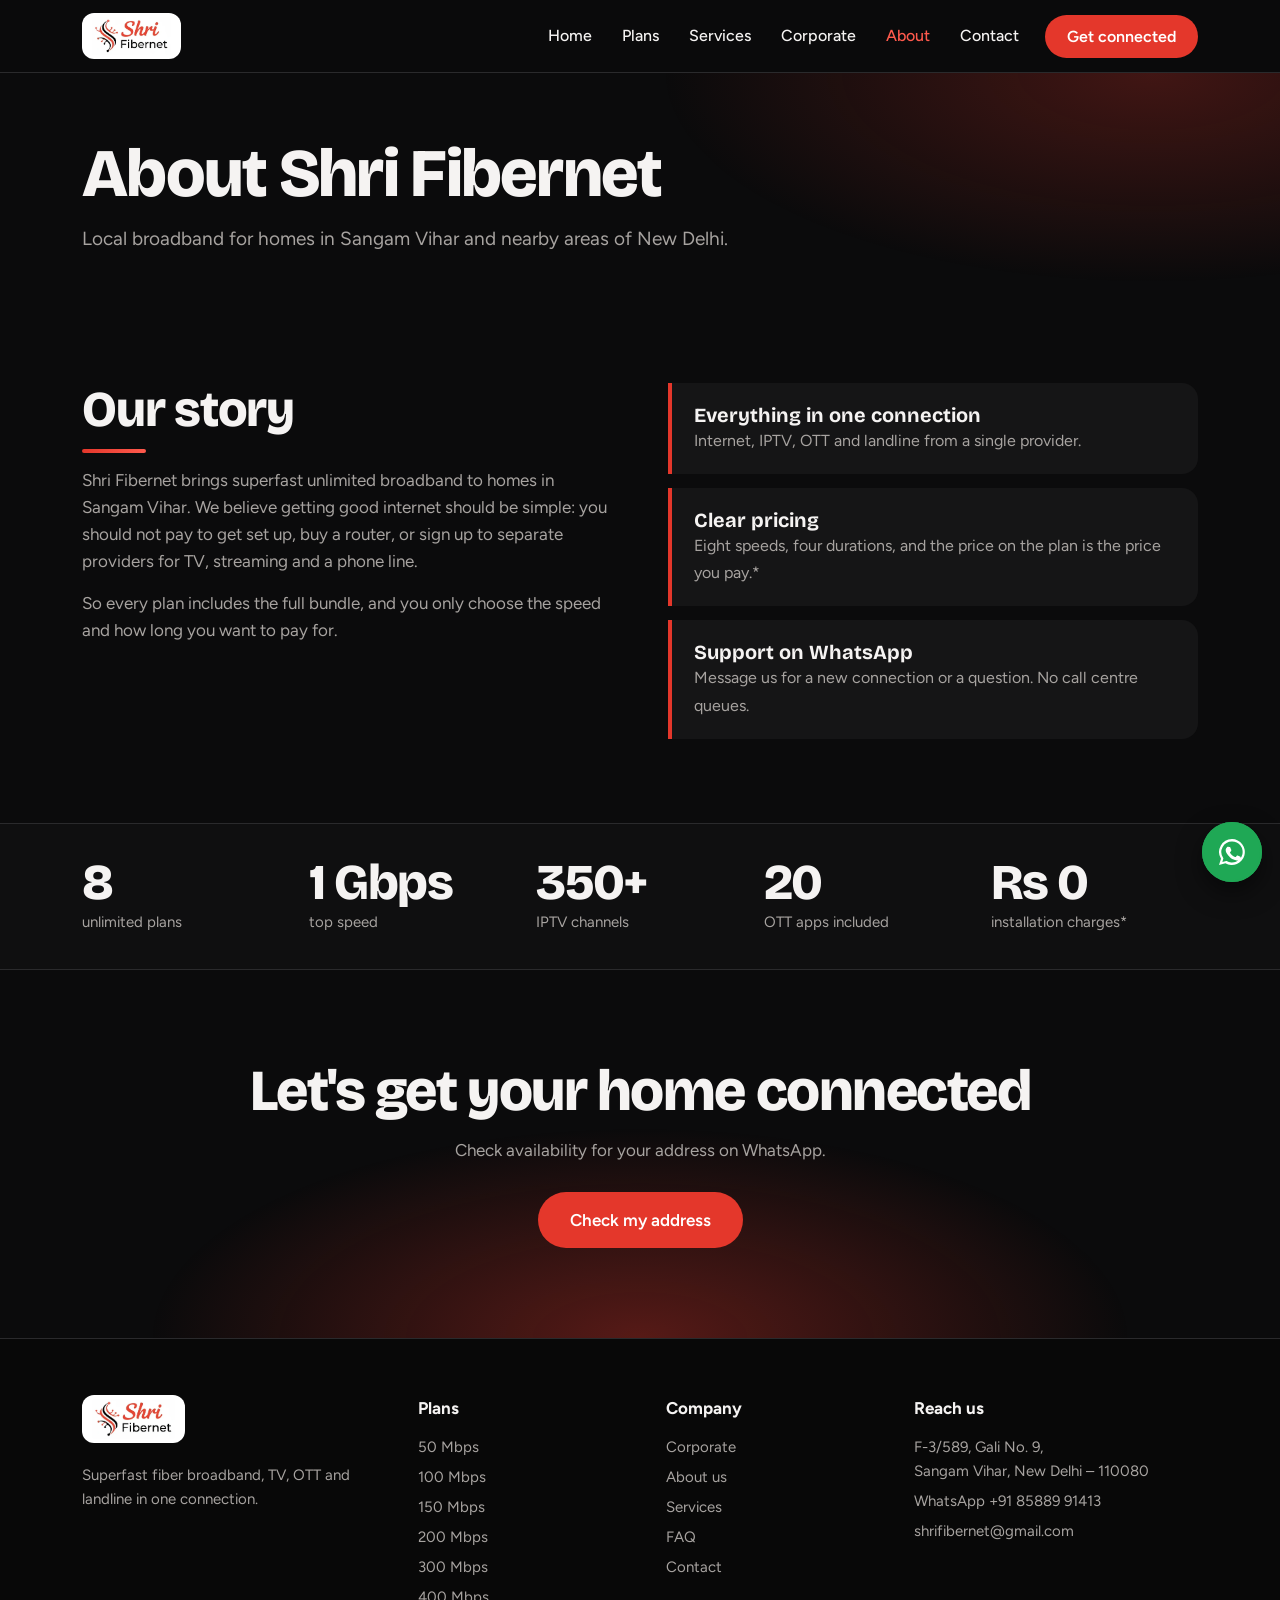
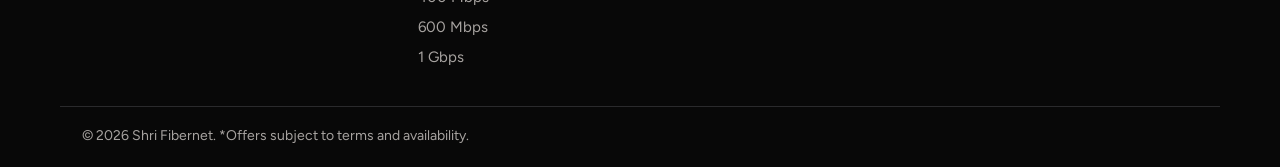
==== about.html @ 54406c4f "Add Shri Fibernet website Multi-page static site (home, plans, 8 plan pages, services, corporate, ab" ====
<!DOCTYPE html><html lang="en"><head><meta charset="utf-8"><meta name="viewport" content="width=device-width, initial-scale=1">
<title>About Us – Shri Fibernet, Sangam Vihar Broadband Provider</title><meta name="description" content="Superfast unlimited fiber broadband from 50 Mbps to 1 Gbps in Sangam Vihar, New Delhi, with free installation, router, 20 OTT apps, 350 IPTV channels and a free landline."><link rel="icon" href="logo.webp">
<link rel="preconnect" href="https://fonts.googleapis.com"><link rel="preconnect" href="https://fonts.gstatic.com" crossorigin>
<link href="https://fonts.googleapis.com/css2?family=Bricolage+Grotesque:opsz,wght@12..96,500;12..96,700;12..96,800&family=Figtree:wght@400;500;600&display=swap" rel="stylesheet">
<link rel="stylesheet" href="style.css"><script>document.documentElement.className="js"</script></head><body><div id="prog"></div>
<header><div class="wrap nav"><a class="logo" href="index.html" aria-label="Shri Fibernet home"><img src="logo.webp" alt="Shri Fibernet"></a>
<button class="menu" id="menuBtn" aria-label="Open menu" aria-expanded="false"><span></span></button>
<nav id="menu"><a href="index.html">Home</a>
<div class="dd"><a href="plans.html">Plans</a><div class="sub"><a href="plans.html">All plans</a><a href="plans/50-mbps.html">50 Mbps</a><a href="plans/100-mbps.html">100 Mbps</a><a href="plans/150-mbps.html">150 Mbps</a><a href="plans/200-mbps.html">200 Mbps</a><a href="plans/300-mbps.html">300 Mbps</a><a href="plans/400-mbps.html">400 Mbps</a><a href="plans/600-mbps.html">600 Mbps</a><a href="plans/1000-mbps.html">1 Gbps</a></div></div>
<div class="dd"><a href="services.html">Services</a><div class="sub"><a href="services.html#internet">Fiber internet</a><a href="services.html#tv">IPTV and OTT</a><a href="services.html#landline">Landline</a><a href="services.html#learn">Internet 101</a></div></div>
<a href="corporate.html">Corporate</a><a href="about.html" class=on>About</a><div class="dd"><a href="contact.html">Contact</a><div class="sub"><a href="contact.html#faq">FAQ</a><a href="contact.html#visit">Find us</a></div></div>
<a class="btn btn-red" data-wa="Hi Shri Fibernet, I want a new broadband connection." href="#">Get connected</a></nav></div></header>
<main><section class="phead"><div class="wrap"><h1>About Shri Fibernet</h1><p>Local broadband for homes in Sangam Vihar and nearby areas of New Delhi.</p></div></section>
<section class="sec"><div class="wrap two"><div><h2>Our story</h2><p class="sub2">Shri Fibernet brings superfast unlimited broadband to homes in Sangam Vihar. We believe getting good internet should be simple: you should not pay to get set up, buy a router, or sign up to separate providers for TV, streaming and a phone line.</p><p class="sub2">So every plan includes the full bundle, and you only choose the speed and how long you want to pay for.</p></div>
<div class="vals"><div><b>Everything in one connection</b><span>Internet, IPTV, OTT and landline from a single provider.</span></div><div><b>Clear pricing</b><span>Eight speeds, four durations, and the price on the plan is the price you pay.*</span></div><div><b>Support on WhatsApp</b><span>Message us for a new connection or a question. No call centre queues.</span></div></div></div></section>
<section class="stats"><div class="wrap"><div><b data-n="8">0</b><span>unlimited plans</span></div><div><b data-n="1" data-s=" Gbps">0</b><span>top speed</span></div><div><b data-n="350" data-s="+">0</b><span>IPTV channels</span></div><div><b data-n="20">0</b><span>OTT apps included</span></div><div><b data-n="0" data-p="Rs ">0</b><span>installation charges*</span></div></div></section>
<section class="cta"><div class="wrap"><h2>Let's get your home connected</h2><p>Check availability for your address on WhatsApp.</p><a class="btn btn-red big" data-wa="Hi Shri Fibernet, please check if you can connect my address." href="#">Check my address</a></div></section></main>
<footer><div class="wrap fgrid"><div><img class="flogo" src="logo.webp" alt="Shri Fibernet"><p>Superfast fiber broadband, TV, OTT and landline in one connection.</p></div>
<div><b>Plans</b><a href="plans/50-mbps.html">50 Mbps</a><a href="plans/100-mbps.html">100 Mbps</a><a href="plans/150-mbps.html">150 Mbps</a><a href="plans/200-mbps.html">200 Mbps</a><a href="plans/300-mbps.html">300 Mbps</a><a href="plans/400-mbps.html">400 Mbps</a><a href="plans/600-mbps.html">600 Mbps</a><a href="plans/1000-mbps.html">1 Gbps</a></div><div><b>Company</b><a href="corporate.html">Corporate</a><a href="about.html">About us</a><a href="services.html">Services</a><a href="contact.html#faq">FAQ</a><a href="contact.html">Contact</a></div>
<div><b>Reach us</b><span>F-3/589, Gali No. 9,<br>Sangam Vihar, New Delhi – 110080</span><a href="https://wa.me/918588991413" target="_blank" rel="noopener">WhatsApp +91 85889 91413</a><a href="mailto:shrifibernet@gmail.com">shrifibernet@gmail.com</a></div></div>
<div class="wrap copy">© <span id="yr"></span> Shri Fibernet. *Offers subject to terms and availability.</div></footer>
<a class="float-wa" data-wa="Hi Shri Fibernet, I want a new broadband connection." href="#" aria-label="Chat on WhatsApp"><svg viewBox="0 0 32 32"><path d="M16 3a13 13 0 00-11 19.8L3 29l6.400-1.700A13 13 0 1016 3zm0 2.400a10.600 10.600 0 11-5.400 19.700l-.4-.2-3.800 1 1-3.700-.3-.4A10.600 10.600 0 0116 5.400zm-4 5.300c-.3 0-.7.100-1 .5-.4.400-1.300 1.200-1.300 3s1.300 3.500 1.500 3.700c.2.300 2.600 4.100 6.400 5.600 3.100 1.200 3.700.9 4.400.9.700-.1 2.100-.9 2.400-1.700.3-.8.300-1.500.2-1.700-.1-.1-.3-.2-.7-.4l-2.300-1.100c-.3-.1-.5-.2-.8.200l-1 1.200c-.2.200-.4.300-.8.100-.4-.2-1.500-.6-2.900-1.800-1.100-1-1.800-2.200-2-2.500-.2-.4 0-.6.200-.8l.6-.7c.2-.2.200-.4.400-.6.100-.3.100-.5 0-.7l-1-2.400c-.3-.6-.5-.5-.7-.5z"/></svg></a>
<div class="mbar"><a class="btn btn-red" data-wa="Hi Shri Fibernet, I want a new broadband connection." href="#">WhatsApp us</a><a class="btn btn-ghost" href="plans.html">View plans</a></div>
<script src="app.js"></script></body></html>
---- style.css ----
:root{--red:#E4372B;--red2:#d42a1e;--bg:#ffffff;--card:#ffffff;--line:#e6e0dc;--tx:#161616;--mute:#5f5b58;--soft:#f8f4f2;--head:'Bricolage Grotesque','Segoe UI',sans-serif;--body:'Figtree','Segoe UI',sans-serif}
*{box-sizing:border-box;margin:0}html{scroll-behavior:smooth}
body{font:17px/1.6 var(--body);background:var(--bg);color:var(--tx)}
a{color:inherit}img{max-width:100%}
:focus-visible{outline:3px solid #161616;outline-offset:3px}
.wrap{max-width:1160px;margin:0 auto;padding:0 22px}
h1,h2,h3{font-family:var(--head);line-height:1.08;letter-spacing:-.025em}
h2{font-size:clamp(30px,4.2vw,50px);font-weight:800;margin-bottom:14px}
.sub2{color:var(--mute);max-width:58ch;margin-bottom:14px}
.btn{display:inline-flex;align-items:center;justify-content:center;gap:8px;padding:12px 22px;border-radius:999px;font:600 16px var(--body);text-decoration:none;border:2px solid transparent;cursor:pointer;transition:.2s}
.btn.big{padding:16px 30px;font-size:17px}
.btn-red{background:var(--red);color:#fff}.btn-red:hover{background:var(--red2);box-shadow:0 10px 26px rgba(228,55,43,.35)}
.btn-ghost{border-color:#bbb;color:var(--tx);background:none}.btn-ghost:hover{border-color:var(--tx)}
/* header */
header{position:sticky;top:0;z-index:40;background:rgba(255,255,255,.92);backdrop-filter:blur(12px);border-bottom:1px solid var(--line)}
.nav{position:relative;display:flex;align-items:center;justify-content:space-between;height:72px}
.logo{display:block}.logo img{height:38px;display:block}
nav{display:flex;align-items:center;gap:6px}
nav>a,.dd>a{text-decoration:none;font-weight:500;padding:10px 14px;border-radius:10px;display:block;font-size:16px}
nav>a:hover,.dd>a:hover,.on{color:var(--red2)}
nav .btn{margin-left:8px;padding:10px 20px}
.dd{position:relative}
.sub{display:none;position:absolute;top:100%;left:0;min-width:200px;background:var(--card);border:1px solid var(--line);border-radius:14px;padding:8px;box-shadow:0 20px 40px rgba(0,0,0,.14)}
.dd:hover .sub,.dd:focus-within .sub{display:block}
.sub a{display:block;padding:9px 14px;border-radius:8px;text-decoration:none;font-size:15px}.sub a:hover{background:var(--soft);color:var(--red2)}
.menu{display:none;background:none;border:0;width:44px;height:44px;cursor:pointer}
.menu span,.menu span::before,.menu span::after{display:block;width:24px;height:2px;background:#161616;position:relative;margin:auto}
.menu span::before,.menu span::after{content:"";position:absolute;left:0}.menu span::before{top:-7px}.menu span::after{top:7px}
@media(max-width:960px){.menu{display:block}
nav{display:none;position:absolute;top:72px;left:0;right:0;background:var(--bg);border-bottom:1px solid var(--line);flex-direction:column;align-items:stretch;padding:8px 22px 20px;max-height:80vh;overflow:auto;gap:0}
nav.open{display:flex}.sub{display:block;position:static;border:0;box-shadow:none;background:none;padding:0 0 6px 14px}
nav .btn{margin:12px 0 0}}
/* hero */
.hero{position:relative;overflow:hidden;padding:80px 0 90px;background:radial-gradient(900px 500px at 85% 20%,rgba(228,55,43,.16),transparent 60%),radial-gradient(600px 400px at 0% 100%,rgba(228,55,43,.07),transparent 60%)}
.bgfiber{position:absolute;inset:auto 0 0 0;width:100%;height:55%;opacity:.9}
.strand{fill:none;stroke-width:2.5;stroke-linecap:round}
.pulse{stroke:var(--red);stroke-dasharray:14 190;animation:flow 2.6s linear infinite}.pulse:nth-of-type(3){animation-delay:-1.3s}
@keyframes flow{to{stroke-dashoffset:-408}}
.hgrid{position:relative;display:grid;grid-template-columns:1.1fr .9fr;gap:50px;align-items:center}
.chip{display:inline-block;border:1px solid #d6cfca;background:#fff;border-radius:999px;padding:6px 16px;font-size:14px;color:var(--mute);margin-bottom:22px}
.hero h1{font-size:clamp(44px,7vw,92px);font-weight:800;letter-spacing:-.035em}
.rot{color:var(--red2);display:inline-block;transition:opacity .3s,transform .3s}
.rot.out{opacity:0;transform:translateY(12px)}
.lead{font-size:20px;color:#46423f;margin:24px 0 32px;max-width:48ch}
.cta-row{display:flex;gap:14px;flex-wrap:wrap}
.gauge{position:relative;max-width:420px;margin:auto;width:100%;background:#fff;border:1px solid var(--line);border-radius:36px;padding:34px 30px 28px;box-shadow:0 40px 90px -30px rgba(228,55,43,.45);animation:float 5s ease-in-out infinite}
.gauge svg{width:100%;display:block;transform:rotate(-90deg)}
.gt,.gf{fill:none;stroke-width:12;stroke-linecap:round}.gt{stroke:#efe9e6}
.gf{stroke:var(--red2);stroke-dasharray:540;stroke-dashoffset:0;transition:stroke-dashoffset 1s cubic-bezier(.2,.8,.2,1);filter:drop-shadow(0 0 8px rgba(228,55,43,.45))}
.gnum{position:absolute;top:38%;left:0;right:0;text-align:center;line-height:1}
.gnum b{display:block;font:800 clamp(56px,8vw,84px) var(--head);letter-spacing:-.04em}
.gnum span{font-size:20px;color:var(--mute)}.gnum small{display:block;margin-top:6px;color:var(--red2);font-weight:600}
.gchips{list-style:none;padding:0;display:grid;grid-template-columns:1fr 1fr;gap:8px;margin-top:18px}
.gchips li{background:var(--soft);border:1px solid var(--line);border-radius:12px;padding:8px 12px;font-size:14px;text-align:center}
@media(max-width:900px){.hgrid{grid-template-columns:1fr}.hero{padding:50px 0 70px}}

/* stats */
.stats{border-block:1px solid var(--line);padding:34px 0;background:var(--soft)}
.stats .wrap{display:grid;grid-template-columns:repeat(5,1fr);gap:20px}
.stats b{display:block;font:800 clamp(32px,4.4vw,50px)/1 var(--head);letter-spacing:-.03em}.stats span{color:var(--mute);font-size:15px}
@media(max-width:720px){.stats .wrap{grid-template-columns:1fr 1fr}}
/* sections */
.sec{padding:84px 0}.sec.alt{background:var(--soft);border-block:1px solid var(--line)}
.sec-head{display:flex;justify-content:space-between;align-items:end;gap:20px;flex-wrap:wrap;margin-bottom:30px}
.two{display:grid;grid-template-columns:1fr 1fr;gap:56px;align-items:start}
@media(max-width:820px){.two{grid-template-columns:1fr}.sec{padding:60px 0}}
.bundle{display:grid;grid-template-columns:repeat(4,1fr);gap:16px;margin-top:30px}
.bundle a{background:var(--card);border:1px solid var(--line);border-radius:22px;padding:26px 22px;text-decoration:none;display:block;transition:.25s}
.bundle a:hover{border-color:var(--red);transform:translateY(-4px);box-shadow:0 20px 40px -24px rgba(228,55,43,.5)}
.bundle i{font-style:normal;display:grid;place-items:center;width:46px;height:46px;border-radius:14px;background:#fdeae8;color:var(--red);font-size:22px;margin-bottom:16px}
.bundle b{display:block;font:700 20px var(--head);margin-bottom:4px}.bundle span{color:var(--mute);font-size:15px}
@media(max-width:900px){.bundle{grid-template-columns:1fr 1fr}}@media(max-width:480px){.bundle{grid-template-columns:1fr}}
.vals{display:grid;gap:14px}.vals div{padding:20px 22px;border-left:4px solid var(--red);background:var(--card);border-radius:0 16px 16px 0}
.vals b{display:block;font:700 20px var(--head)}.vals span{color:var(--mute);font-size:16px}
.cta{padding:90px 0;text-align:center;background:radial-gradient(700px 300px at 50% 100%,rgba(228,55,43,.18),transparent 70%)}
.cta h2{font-size:clamp(32px,5vw,58px)}.cta p{color:var(--mute);margin:0 0 28px}
.phead{padding:64px 0 44px;background:radial-gradient(700px 300px at 90% 0%,rgba(228,55,43,.14),transparent 70%)}
.phead h1{font-size:clamp(38px,6vw,68px);font-weight:800}.phead p{color:var(--mute);margin:14px 0 0;max-width:56ch;font-size:19px}
.phead .seg,.phead .crumb{margin-top:26px}.crumb a{color:var(--red2)}
.note{margin-top:20px;font-size:14px;color:var(--mute)}
.art{background:var(--card);border:1px solid var(--line);border-radius:26px;padding:30px;align-self:center}.art svg{width:100%}
.ticks{list-style:none;padding:0;margin-top:18px}.ticks li{position:relative;padding:6px 0 6px 30px}
.ticks li::before{content:"";position:absolute;left:4px;top:15px;width:12px;height:7px;border-left:3px solid var(--red2);border-bottom:3px solid var(--red2);transform:rotate(-45deg)}
.chips{display:flex;gap:10px;flex-wrap:wrap;margin-top:16px}.chips a{padding:10px 20px;border:1px solid #cfc8c3;border-radius:999px;text-decoration:none}.chips a:hover{border-color:var(--red);color:var(--red2)}
/* plans */
.seg{display:inline-flex;background:var(--card);border:1px solid var(--line);border-radius:999px;padding:5px;flex-wrap:wrap}
.seg button{font:600 15px var(--body);border:0;background:none;color:var(--tx);padding:10px 20px;border-radius:999px;cursor:pointer}.seg button[aria-pressed="true"]{background:var(--red);color:#fff}
.grid{display:grid;grid-template-columns:repeat(4,1fr);gap:16px;padding-top:12px}
.card{background:var(--card);border:1px solid var(--line);border-radius:22px;padding:26px 20px;display:flex;flex-direction:column;position:relative;transition:.25s}
.card:hover{border-color:#bbb}.card.rec{border-color:var(--red);box-shadow:0 0 0 1px var(--red),0 24px 50px -24px rgba(228,55,43,.7)}
.tag{position:absolute;top:-13px;left:18px;background:var(--red);color:#fff;font-size:13px;font-weight:600;padding:3px 12px;border-radius:999px}
.mbps{font:800 48px/1 var(--head);letter-spacing:-.03em}.mbps small{font:600 15px var(--body);color:var(--mute);margin-left:4px}
.unl{color:var(--mute);font-size:15px;margin:4px 0 20px}.price{font:800 34px/1 var(--head)}.price sup{font-size:.5em;vertical-align:.6em;margin-right:2px}
.per{font-size:14px;color:var(--mute);margin:8px 0 4px;min-height:42px}.per mark{background:#e3f6ea;color:#12683a;padding:1px 8px;border-radius:99px;font-weight:600;font-size:13px}
.card ul{list-style:none;padding:16px 0 18px;margin:12px 0 0;border-top:1px solid var(--line);font-size:14.5px}
.card li{padding:4px 0 4px 22px;position:relative}.card li::before{content:"";position:absolute;left:0;top:11px;width:10px;height:6px;border-left:2px solid var(--red2);border-bottom:2px solid var(--red2);transform:rotate(-45deg)}
.card .btn{border-radius:12px;background:#161616;color:#fff;padding:12px}.card .btn:hover{background:var(--red);color:#fff}
.more{text-align:center;font-size:14px;margin-top:10px;color:var(--mute);text-decoration:none}.more:hover{color:var(--red2)}
@media(max-width:1060px){.grid{grid-template-columns:repeat(2,1fr)}}@media(max-width:560px){.grid{grid-template-columns:1fr}}
.rail{display:grid;grid-template-columns:repeat(4,1fr);gap:14px}
.rail a{background:var(--card);border:1px solid var(--line);border-radius:22px;padding:24px 18px;text-decoration:none;transition:.25s;display:block}
.rail a:hover{border-color:var(--red);transform:translateY(-4px)}.rail b{font:800 44px/1 var(--head);display:block}.rail span{color:var(--mute);font-size:14px}.rail em{display:block;margin-top:14px;font:700 20px var(--head);font-style:normal}.rail small{color:var(--red2);font-weight:600}
@media(max-width:900px){.rail{grid-template-columns:repeat(2,1fr)}}
.tw{overflow-x:auto;margin-top:20px}.tbl{width:100%;border-collapse:collapse;min-width:560px}
.tbl th,.tbl td{text-align:left;padding:14px 16px;border-bottom:1px solid var(--line)}.tbl th{color:var(--mute);font-weight:500;font-size:15px}.tbl td:first-child{font-weight:700}.tbl tr:hover td{background:var(--soft)}
.pricebox{background:var(--card);border:1px solid var(--line);border-radius:26px;padding:12px 24px 24px}
.prow{display:flex;justify-content:space-between;align-items:center;gap:14px;padding:16px 0;border-bottom:1px solid var(--line)}
.prow b{font:800 28px var(--head)}.prow span{color:var(--mute);font-size:14px;display:block}.prow .btn{padding:9px 18px;font-size:15px}
/* finder */
.fbox{display:grid;grid-template-columns:1.1fr .9fr;gap:30px;background:var(--card);border:1px solid var(--line);border-radius:28px;padding:34px;margin-top:26px}
.field{margin-bottom:24px}.field label{display:flex;justify-content:space-between;font-weight:600;margin-bottom:8px}.field output{color:var(--red2);font:800 20px var(--head)}
input[type=range]{width:100%;accent-color:var(--red);height:28px}
.use{display:grid;grid-template-columns:1fr 1fr;gap:10px}.use button{font:500 15px var(--body);text-align:left;padding:12px 14px;border:1.5px solid var(--line);background:#fff;color:var(--tx);border-radius:12px;cursor:pointer;line-height:1.3}
.use small{display:block;color:var(--mute);font-size:13px;margin-top:2px}.use button[aria-pressed="true"]{border-color:var(--red);background:#fff1ef}
.result{background:#fff1ef;border:1px solid #f5cdc8;border-radius:22px;padding:28px;display:flex;flex-direction:column;justify-content:center}
.result small{color:var(--mute)}.rbig{margin:6px 0}.rbig b{font:800 clamp(56px,8vw,84px)/1 var(--head);letter-spacing:-.04em}.rbig span{font-size:22px;color:var(--mute);margin-left:6px}
.meterbar{height:10px;background:#ead9d5;border-radius:99px;overflow:hidden;margin:14px 0 18px}.meterbar i{display:block;height:100%;background:var(--red2);border-radius:99px;transition:width .5s}
.result p{color:#46423f;font-size:16px;margin-bottom:20px}
@media(max-width:860px){.fbox{grid-template-columns:1fr;padding:22px}}
/* learn */
.tabs{display:flex;gap:8px;flex-wrap:wrap;margin:22px 0 26px}.tabs button{font:600 15px var(--body);padding:10px 18px;border-radius:999px;border:1.5px solid var(--line);background:none;color:var(--tx);cursor:pointer}
.tabs button[aria-selected="true"]{background:#161616;color:#fff;border-color:#161616}
.pane{display:none;grid-template-columns:1fr 1fr;gap:40px;align-items:center}.pane.on{display:grid}
.pane h3{font-size:28px;margin-bottom:12px}.pane p{color:var(--mute);max-width:54ch}
.viz{background:var(--card);border:1px solid var(--line);border-radius:22px;padding:26px}.viz svg{width:100%}
.dl{margin-bottom:14px}.dl div{display:flex;justify-content:space-between;font-size:15px;margin-bottom:5px}
.dl i{display:block;height:12px;border-radius:99px;background:var(--red2);width:0;transition:width 1.1s cubic-bezier(.2,.8,.2,1)}.dl s{display:block;height:12px;border-radius:99px;background:#eee7e3}
.viz p{font-size:14px;margin-top:12px}
@media(max-width:820px){.pane.on{grid-template-columns:1fr}}
/* contact */
.narrow{max-width:820px}details{background:var(--card);border:1px solid var(--line);border-radius:16px;margin-top:12px;padding:0 22px}
summary{cursor:pointer;font:700 19px var(--head);padding:18px 30px 18px 0;list-style:none;position:relative}summary::-webkit-details-marker{display:none}
summary::after{content:"+";position:absolute;right:0;top:50%;transform:translateY(-50%);font-size:26px;color:var(--red2);transition:.2s}details[open] summary::after{transform:translateY(-50%) rotate(45deg)}
details p{color:var(--mute);padding-bottom:18px}
.info{display:grid;gap:22px}.info dt{font-size:14px;color:var(--mute)}.info a{border-bottom:1px solid #999;text-decoration:none}.info a:hover{border-color:var(--red)}
/* footer */
footer{border-top:1px solid var(--line);padding:56px 0 20px;background:var(--soft)}
.fgrid{display:grid;grid-template-columns:1.4fr 1fr 1fr 1.3fr;gap:30px}
.fgrid b{display:block;margin-bottom:10px}.fgrid a,.fgrid span{display:block;color:var(--mute);text-decoration:none;font-size:15px;padding:3px 0}.fgrid a:hover{color:var(--red2)}
.fgrid p{color:var(--mute);font-size:15px;margin-top:12px;max-width:30ch}.flogo{height:40px}
.copy{margin-top:34px;padding-top:18px;border-top:1px solid var(--line);color:var(--mute);font-size:14px}
@media(max-width:820px){.fgrid{grid-template-columns:1fr 1fr}}
.float-wa{position:fixed;right:18px;bottom:18px;z-index:50;width:60px;height:60px;border-radius:50%;background:#1fa855;display:grid;place-items:center;box-shadow:0 10px 24px rgba(0,0,0,.3)}.float-wa svg{width:32px;height:32px;fill:#fff}

/* motion */
@keyframes float{50%{transform:translateY(-12px)}}
@keyframes marq{to{transform:translateX(-50%)}}
@keyframes rise{from{opacity:0;transform:translateY(24px)}to{opacity:1;transform:none}}
.hgrid>div:first-child{animation:rise .8s .05s both}
.btn-red.big{animation:glow 2.4s ease-in-out infinite}
@keyframes glow{50%{box-shadow:0 0 0 10px rgba(228,55,43,.14)}}
.float-wa{animation:glow 2.4s ease-in-out infinite}
/* OTT */
.marq{overflow:hidden;margin-top:26px;mask-image:linear-gradient(90deg,transparent,#000 8%,#000 92%,transparent);-webkit-mask-image:linear-gradient(90deg,transparent,#000 8%,#000 92%,transparent)}
.mtrack{display:flex;gap:14px;width:max-content;animation:marq 38s linear infinite}.marq:hover .mtrack{animation-play-state:paused}
.otile{flex:none;display:inline-flex;align-items:center;justify-content:center;gap:9px;min-width:150px;height:62px;padding:0 20px;background:#fff;border:1px solid var(--line);border-radius:16px;font:800 18px var(--head);letter-spacing:-.02em;white-space:nowrap;transition:.2s}
.otile img{height:30px;display:block}.otile i{width:10px;height:10px;border-radius:50%;background:var(--c)}
.otile:hover{border-color:var(--c);transform:translateY(-3px);box-shadow:0 14px 26px -16px var(--c)}
.ogrid{display:grid;grid-template-columns:repeat(5,1fr);gap:12px;margin-top:22px}.ogrid .otile{min-width:0}
@media(max-width:900px){.ogrid{grid-template-columns:repeat(3,1fr)}}@media(max-width:520px){.ogrid{grid-template-columns:repeat(2,1fr)}}

/* ===== Dark theme ===== */
:root{--red2:#ff5a4d;--bg:#0b0b0c;--card:#151516;--line:#2a2a2c;--tx:#f5f3f2;--mute:#a7a3a0;--soft:#0f0f10}
:focus-visible{outline-color:#fff}
header{background:rgba(11,11,12,.9)}header.sc{box-shadow:0 10px 30px rgba(0,0,0,.7)}
.logo,.flogo{background:#fff;border-radius:12px;padding:4px 10px}.flogo{height:48px}
.sub{box-shadow:0 20px 40px rgba(0,0,0,.6)}.sub a:hover{background:#222}
.menu span,.menu span::before,.menu span::after{background:#fff}
.btn-ghost{border-color:#555;color:#fff}.btn-ghost:hover{border-color:#fff}
.btn-red:hover{box-shadow:0 0 30px rgba(228,55,43,.5)}
.hero{background:radial-gradient(900px 500px at 85% 20%,rgba(228,55,43,.3),transparent 60%),radial-gradient(600px 400px at 0% 100%,rgba(228,55,43,.14),transparent 60%)}
.chip{background:transparent;border-color:#444}.lead{color:#cfcac7}
.gauge{background:linear-gradient(160deg,#1c1c1e,#101011);box-shadow:0 40px 90px -30px rgba(228,55,43,.55)}
.gt{stroke:#2a2a2c}.gf{filter:drop-shadow(0 0 10px rgba(255,90,77,.7))}.pulse{stroke:var(--red2)}
.gchips li{background:#1f1f21}
.bundle i{background:rgba(228,55,43,.15);color:var(--red2)}.bundle a:hover{box-shadow:0 20px 40px -24px rgba(228,55,43,.7)}
.cta{background:radial-gradient(700px 300px at 50% 100%,rgba(228,55,43,.35),transparent 70%)}
.phead{background:radial-gradient(700px 300px at 90% 0%,rgba(228,55,43,.25),transparent 70%)}
.chips a{border-color:#444}.seg button{color:#fff}
.card:hover{border-color:#555}.per mark{background:#12351f;color:#5fe39a}
.card .btn{background:#fff;color:#000}
.tbl tr:hover td{background:#151516}
.use button{background:#0f0f10;color:#fff}.use button[aria-pressed="true"]{background:#2a1210}
.result{background:linear-gradient(160deg,#241210,#0f0f10);border-color:#3a1d1a}.result p{color:#ddd}.meterbar{background:#333}
.tabs button{color:#fff}.tabs button[aria-selected="true"]{background:#fff;color:#000;border-color:#fff}
.dl s{background:#2a2a2c}.info a{border-color:#666}
footer{background:#080808}
.otile{background:var(--card)}
.float-wa{box-shadow:0 10px 24px rgba(0,0,0,.5)}
/* ===== Dynamics ===== */
.rotw{display:inline-grid;color:var(--red2);vertical-align:bottom}
.rotw>span{grid-area:1/1;opacity:0;animation:rw 8s infinite}
.rotw>span:nth-child(2){animation-delay:2s}.rotw>span:nth-child(3){animation-delay:4s}.rotw>span:nth-child(4){animation-delay:6s}
@keyframes rw{0%{opacity:0;transform:translateY(16px)}5%,22%{opacity:1;transform:none}27%,100%{opacity:0;transform:translateY(-16px)}}
.gchips li{animation:bob 3.2s ease-in-out infinite}.gchips li:nth-child(2){animation-delay:.4s}.gchips li:nth-child(3){animation-delay:.8s}.gchips li:nth-child(4){animation-delay:1.2s}
@keyframes bob{50%{transform:translateY(-5px)}}
.hero::after{content:"";position:absolute;width:420px;height:420px;right:-120px;top:-120px;border-radius:50%;background:radial-gradient(circle,rgba(228,55,43,.35),transparent 65%);animation:breathe 6s ease-in-out infinite;pointer-events:none}
@keyframes breathe{50%{transform:scale(1.25);opacity:.6}}
.js .rv{opacity:0;transform:translateY(28px);transition:opacity .7s,transform .7s cubic-bezier(.2,.8,.2,1)}.js .rv.in{opacity:1;transform:none}
#prog{position:fixed;top:0;left:0;height:3px;width:0;background:var(--red2);z-index:60;box-shadow:0 0 12px var(--red2)}
.race{background:var(--card);border:1px solid var(--line);border-radius:26px;padding:28px}
.rrow{display:grid;grid-template-columns:96px 1fr 120px;gap:14px;align-items:center;margin-bottom:14px}.rrow:last-child{margin:0}
.rrow b{font:700 18px var(--head)}.rbar{height:16px;background:#2a2a2c;border-radius:99px;overflow:hidden}
.rbar i{display:block;height:100%;width:0;background:linear-gradient(90deg,#8a1d15,var(--red2));border-radius:99px}
.rrow span{color:var(--mute);font-size:14px;text-align:right}.rrow.done span{color:#5fe39a;font-weight:600}
.mbar{display:none}
@media(max-width:720px){
.mbar{display:flex;gap:10px;position:fixed;left:0;right:0;bottom:0;z-index:45;padding:10px 14px calc(10px + env(safe-area-inset-bottom));background:rgba(11,11,12,.96);border-top:1px solid var(--line);transform:translateY(110%);transition:transform .35s}
.mbar.show{transform:none}.mbar .btn{flex:1;padding:12px}.float-wa{display:none}footer{padding-bottom:96px}
.rrow{grid-template-columns:72px 1fr 84px;gap:10px}.hero::after{display:none}}

/* bundle icons (SVG) */
.bundle i svg{width:24px;height:24px;fill:none;stroke:currentColor;stroke-width:1.8;stroke-linecap:round;stroke-linejoin:round}
.bundle i{font-size:0}
/* OTT logos */
.otile.im{min-width:0;width:68px;padding:0;background:transparent;border:0}
.otile.im img{height:62px;width:62px;border-radius:14px;box-shadow:0 0 0 1px var(--line)}
.otile.im:hover{transform:translateY(-3px);box-shadow:none}
.otile.im:hover img{box-shadow:0 0 0 2px var(--c),0 12px 24px -12px var(--c)}
.ogrid .otile.im{width:auto;justify-self:start}
.oapps{margin:auto 0 16px;padding:12px 0 0;border-top:1px solid var(--line)}
.oapps>span{display:block;font-size:13px;color:var(--mute);margin-bottom:8px}
.oapps>div{display:flex;align-items:center;gap:8px}
.oapps img{width:34px;height:34px;border-radius:9px;display:block}
.oapps em{font-style:normal;font-size:13px;color:var(--mute);margin-left:auto}
.card ul{margin-bottom:0}

/* corporate form */
.cform{display:grid;gap:14px;background:var(--card);border:1px solid var(--line);border-radius:26px;padding:26px}
.cform label{display:grid;gap:6px;font-weight:600;font-size:15px}
.cform input[type=text],.cform input[type=number],.cform select{font:500 16px var(--body);color:#fff;background:#0f0f10;border:1.5px solid var(--line);border-radius:12px;padding:13px 14px;width:100%}
.cform input:focus,.cform select:focus{outline:none;border-color:var(--red)}
.cform fieldset{border:1.5px solid var(--line);border-radius:14px;padding:12px 14px 6px;display:grid;gap:2px}
.cform legend{padding:0 6px;font-weight:600;font-size:15px}
.cform .ck{display:flex;align-items:center;gap:10px;font-weight:500;padding:6px 0}
.cform .ck input{width:20px;height:20px;accent-color:var(--red)}
.err{color:#ff8a80;font-size:15px;min-height:0}
.pill{padding:10px 20px;border:1px solid #444;border-radius:999px}
nav>a,.dd>a{padding:10px 12px}

/* ===== More motion ===== */
@keyframes pagein{from{opacity:0}to{opacity:1}}
@keyframes shimmer{0%,55%{transform:translateX(0) skewX(-20deg)}100%{transform:translateX(420%) skewX(-20deg)}}
@keyframes ping{from{transform:scale(1);opacity:.75}to{transform:scale(1.28);opacity:0}}
@keyframes drift{from{transform:translate(0,0)}to{transform:translate(90px,-50px)}}
@keyframes dot{50%{transform:scale(1.6);opacity:.45}}
body{animation:pagein .6s both}
.btn:active{transform:scale(.96)}
.btn-red{position:relative;overflow:hidden}
.btn-red::after{content:"";position:absolute;top:0;left:-60%;width:40%;height:100%;background:linear-gradient(100deg,transparent,rgba(255,255,255,.4),transparent);transform:skewX(-20deg);animation:shimmer 3.2s ease-in-out infinite;pointer-events:none}
.gauge::before,.gauge::after{content:"";position:absolute;inset:0;border:2px solid rgba(255,90,77,.55);border-radius:36px;animation:ping 3.2s ease-out infinite;pointer-events:none}
.gauge::after{animation-delay:1.6s}
.hero::before{content:"";position:absolute;width:380px;height:380px;left:-120px;bottom:-150px;border-radius:50%;background:radial-gradient(circle,rgba(228,55,43,.25),transparent 65%);animation:drift 9s ease-in-out infinite alternate;pointer-events:none}
.chip::before{content:"";display:inline-block;width:8px;height:8px;border-radius:50%;background:var(--red2);margin-right:10px;animation:dot 1.6s ease-in-out infinite}
.bundle i{animation:bob 3.6s ease-in-out infinite}.bundle a:nth-child(2) i{animation-delay:.5s}.bundle a:nth-child(3) i{animation-delay:1s}.bundle a:nth-child(4) i{animation-delay:1.5s}
.card:hover{transform:translateY(-6px)}
.pill{transition:.2s}.pill:hover{border-color:var(--red);color:var(--red2);transform:translateY(-2px)}
.float-wa{position:fixed}.float-wa::before{content:"";position:absolute;inset:0;border-radius:50%;border:2px solid #1fa855;animation:ping 2s ease-out infinite}
.sec h2::after{content:"";display:block;height:4px;width:0;background:linear-gradient(90deg,var(--red),var(--red2));border-radius:4px;margin-top:12px}
.sec h2.uline::after{width:64px;transition:width .9s .15s cubic-bezier(.2,.8,.2,1)}
.mtrack.rev{animation-direction:reverse;animation-duration:46px;margin-top:14px}
.mtrack.rev{animation-duration:46s}
.seg button{transition:background .25s,color .25s}
.rail b,.mbps{transition:transform .25s}.rail a:hover b{transform:scale(1.08);transform-origin:left}
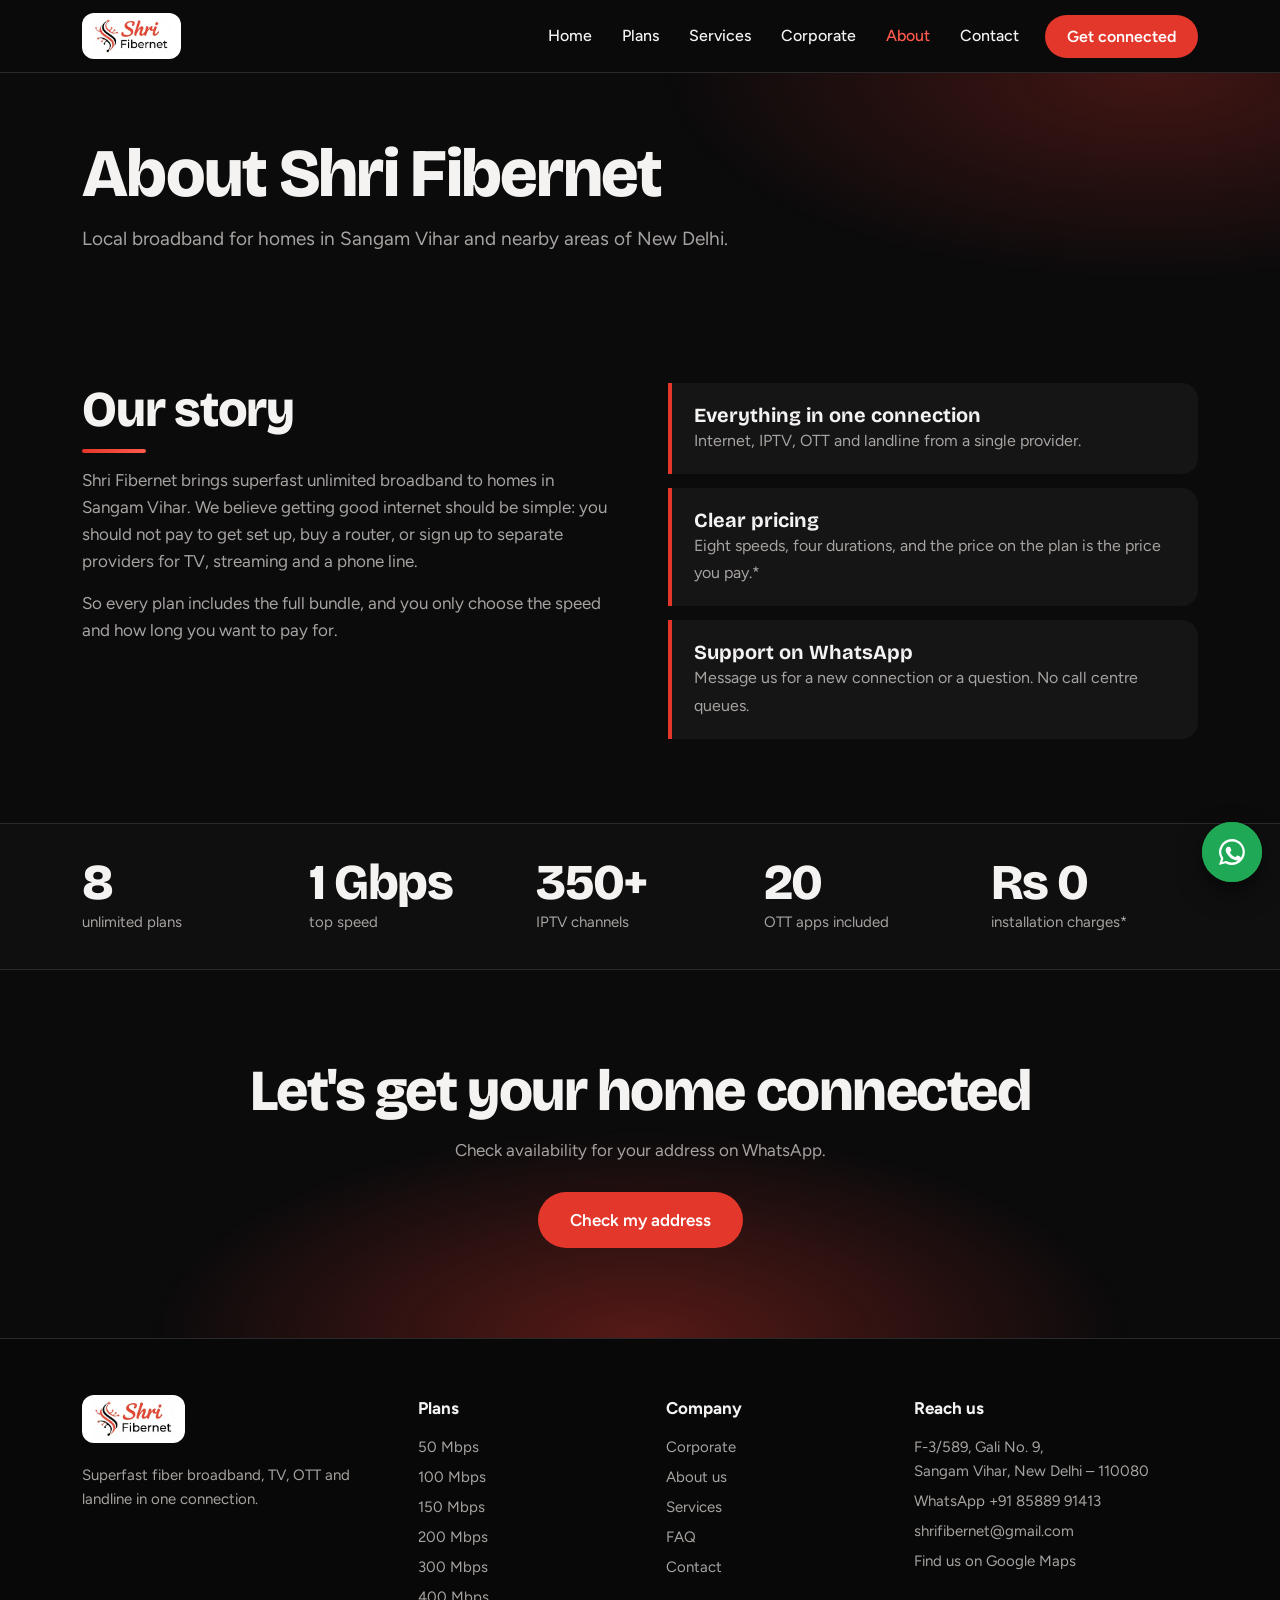
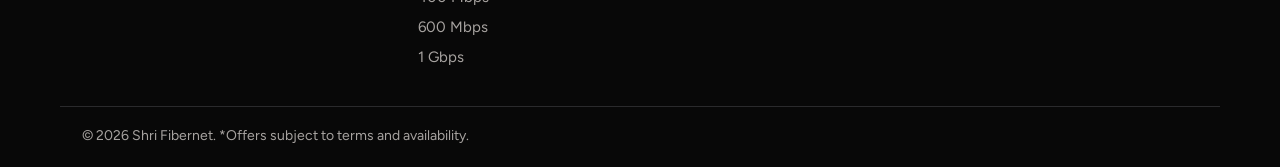
==== commit 48c89d4a: "Add Google Maps link and embedded map Co-Authored-By: Claude Sonnet 5.5 <noreply@anthropic.com> Clau" ====
--- a/about.html
+++ b/about.html
@@ -17,7 +17,7 @@
 <section class="cta"><div class="wrap"><h2>Let's get your home connected</h2><p>Check availability for your address on WhatsApp.</p><a class="btn btn-red big" data-wa="Hi Shri Fibernet, please check if you can connect my address." href="#">Check my address</a></div></section></main>
 <footer><div class="wrap fgrid"><div><img class="flogo" src="logo.webp" alt="Shri Fibernet"><p>Superfast fiber broadband, TV, OTT and landline in one connection.</p></div>
 <div><b>Plans</b><a href="plans/50-mbps.html">50 Mbps</a><a href="plans/100-mbps.html">100 Mbps</a><a href="plans/150-mbps.html">150 Mbps</a><a href="plans/200-mbps.html">200 Mbps</a><a href="plans/300-mbps.html">300 Mbps</a><a href="plans/400-mbps.html">400 Mbps</a><a href="plans/600-mbps.html">600 Mbps</a><a href="plans/1000-mbps.html">1 Gbps</a></div><div><b>Company</b><a href="corporate.html">Corporate</a><a href="about.html">About us</a><a href="services.html">Services</a><a href="contact.html#faq">FAQ</a><a href="contact.html">Contact</a></div>
-<div><b>Reach us</b><span>F-3/589, Gali No. 9,<br>Sangam Vihar, New Delhi – 110080</span><a href="https://wa.me/918588991413" target="_blank" rel="noopener">WhatsApp +91 85889 91413</a><a href="mailto:shrifibernet@gmail.com">shrifibernet@gmail.com</a></div></div>
+<div><b>Reach us</b><span>F-3/589, Gali No. 9,<br>Sangam Vihar, New Delhi – 110080</span><a href="https://wa.me/918588991413" target="_blank" rel="noopener">WhatsApp +91 85889 91413</a><a href="mailto:shrifibernet@gmail.com">shrifibernet@gmail.com</a><a href="https://share.google/VTv1UyxTGNB16fs5G" target="_blank" rel="noopener">Find us on Google Maps</a></div></div>
 <div class="wrap copy">© <span id="yr"></span> Shri Fibernet. *Offers subject to terms and availability.</div></footer>
 <a class="float-wa" data-wa="Hi Shri Fibernet, I want a new broadband connection." href="#" aria-label="Chat on WhatsApp"><svg viewBox="0 0 32 32"><path d="M16 3a13 13 0 00-11 19.8L3 29l6.400-1.700A13 13 0 1016 3zm0 2.400a10.600 10.600 0 11-5.400 19.700l-.4-.2-3.800 1 1-3.700-.3-.4A10.600 10.600 0 0116 5.400zm-4 5.300c-.3 0-.7.100-1 .5-.4.400-1.300 1.200-1.300 3s1.300 3.500 1.500 3.700c.2.300 2.600 4.100 6.400 5.600 3.100 1.200 3.700.9 4.400.9.700-.1 2.100-.9 2.400-1.700.3-.8.300-1.500.2-1.700-.1-.1-.3-.2-.7-.4l-2.300-1.100c-.3-.1-.5-.2-.8.200l-1 1.200c-.2.200-.4.300-.8.100-.4-.2-1.500-.6-2.900-1.800-1.100-1-1.800-2.200-2-2.500-.2-.4 0-.6.200-.8l.6-.7c.2-.2.200-.4.400-.6.100-.3.100-.5 0-.7l-1-2.400c-.3-.6-.5-.5-.7-.5z"/></svg></a>
 <div class="mbar"><a class="btn btn-red" data-wa="Hi Shri Fibernet, I want a new broadband connection." href="#">WhatsApp us</a><a class="btn btn-ghost" href="plans.html">View plans</a></div>
--- a/style.css
+++ b/style.css
@@ -262,3 +262,15 @@
 .mtrack.rev{animation-duration:46s}
 .seg button{transition:background .25s,color .25s}
 .rail b,.mbps{transition:transform .25s}.rail a:hover b{transform:scale(1.08);transform-origin:left}
+
+/* OTT logo tiles: same size as name tiles, logo centred */
+.otile img{display:none}.otile.im img{display:block}.otile.im i,.otile.im b{display:none}
+.otile.im{min-width:100px;width:auto;padding:0 14px;background:var(--card);border:1px solid var(--line)}
+.otile.im img{height:46px;width:46px;border-radius:11px;box-shadow:none}
+.otile.im:hover{transform:translateY(-3px);border-color:var(--c);box-shadow:0 14px 26px -16px var(--c)}
+.otile.im:hover img{box-shadow:none}
+.ogrid .otile.im{width:auto;justify-self:stretch}
+
+.mapbox{margin:22px 0 22px;border:1px solid var(--line);border-radius:22px;overflow:hidden;background:var(--card)}
+.mapbox iframe{display:block;width:100%;height:380px;border:0}
+@media(max-width:600px){.mapbox iframe{height:300px}}
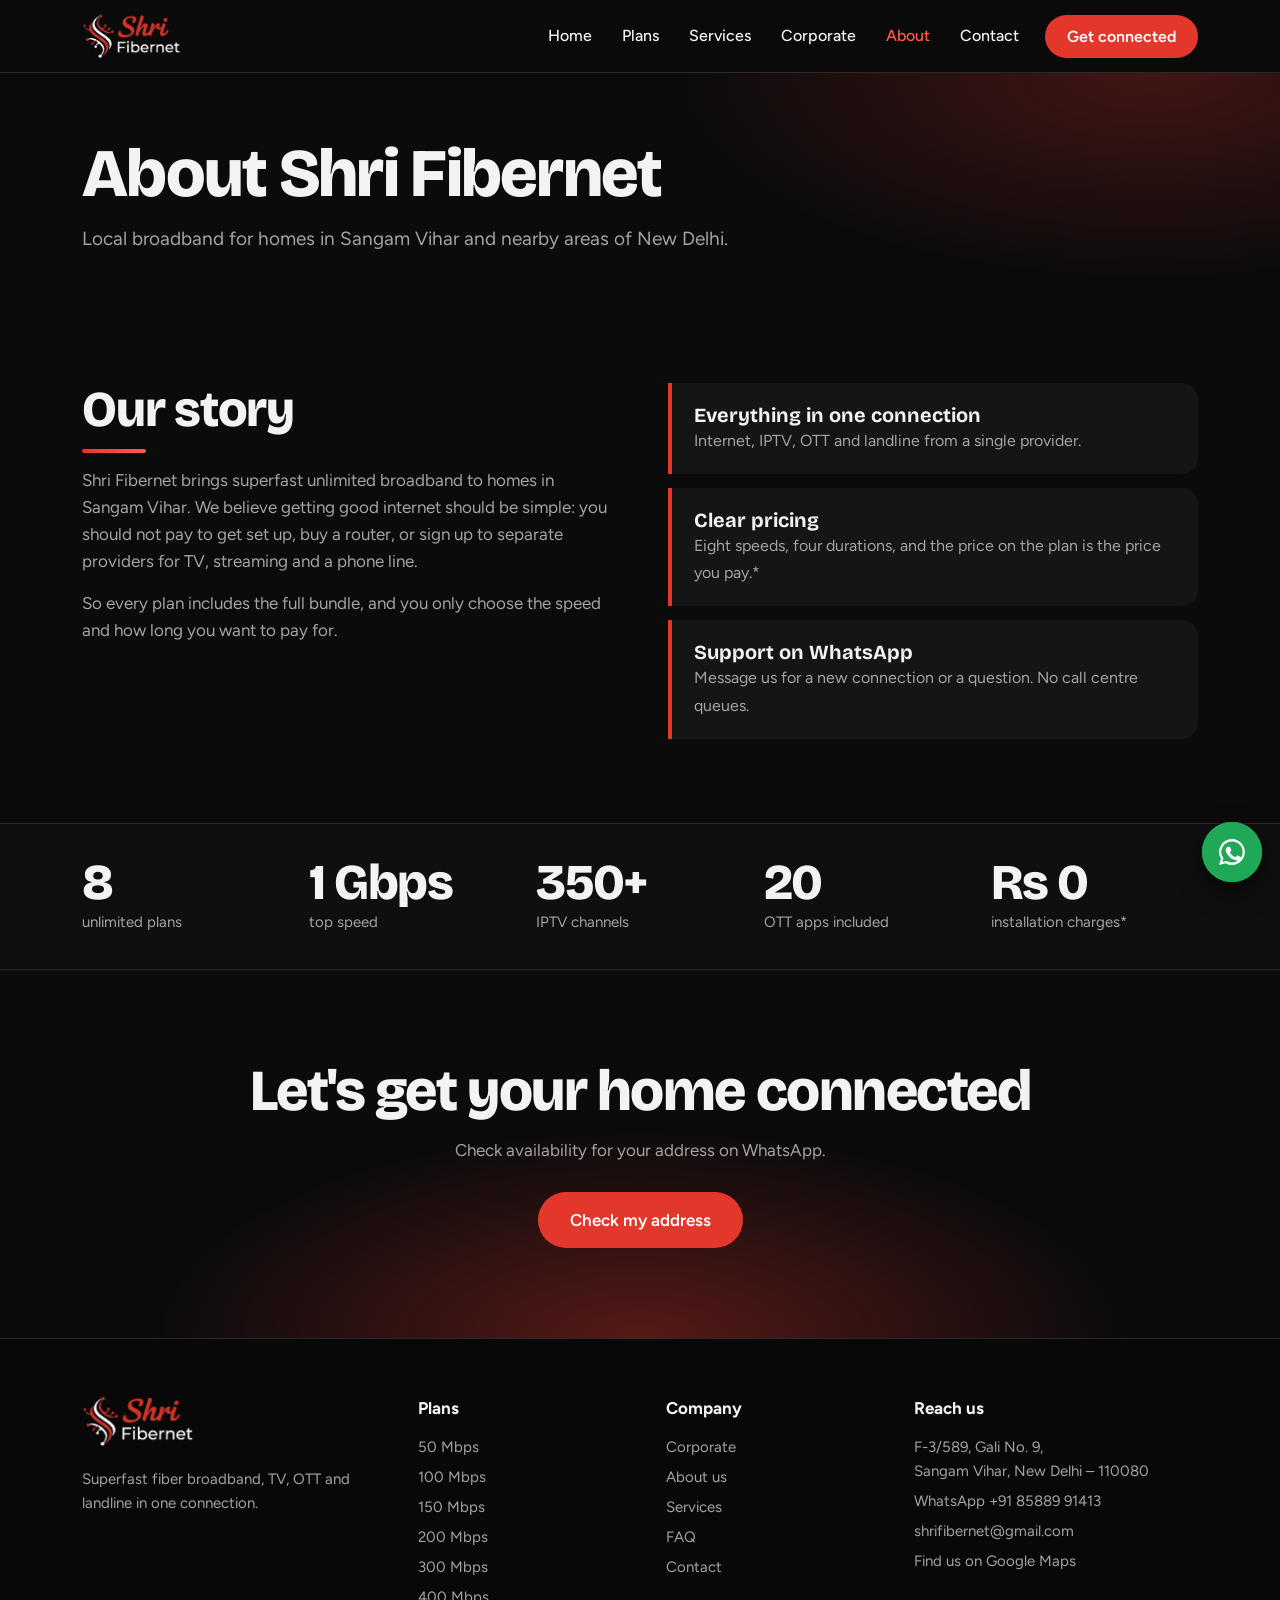
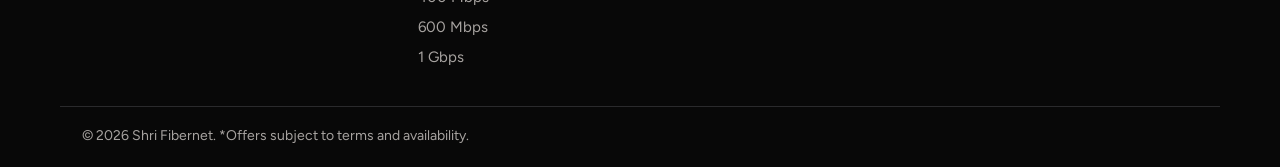
==== commit 2635c5f5: "Hide 600 Mbps and 1 Gbps prices and use a transparent logo Both plans now say to reach out for rates" ====
--- a/about.html
+++ b/about.html
@@ -1,9 +1,9 @@
 <!DOCTYPE html><html lang="en"><head><meta charset="utf-8"><meta name="viewport" content="width=device-width, initial-scale=1">
-<title>About Us – Shri Fibernet, Sangam Vihar Broadband Provider</title><meta name="description" content="Superfast unlimited fiber broadband from 50 Mbps to 1 Gbps in Sangam Vihar, New Delhi, with free installation, router, 20 OTT apps, 350 IPTV channels and a free landline."><link rel="icon" href="logo.webp">
+<title>About Us – Shri Fibernet, Sangam Vihar Broadband Provider</title><meta name="description" content="Superfast unlimited fiber broadband from 50 Mbps to 1 Gbps in Sangam Vihar, New Delhi, with free installation, router, 20 OTT apps, 350 IPTV channels and a free landline."><link rel="icon" href="logo.png">
 <link rel="preconnect" href="https://fonts.googleapis.com"><link rel="preconnect" href="https://fonts.gstatic.com" crossorigin>
 <link href="https://fonts.googleapis.com/css2?family=Bricolage+Grotesque:opsz,wght@12..96,500;12..96,700;12..96,800&family=Figtree:wght@400;500;600&display=swap" rel="stylesheet">
 <link rel="stylesheet" href="style.css"><script>document.documentElement.className="js"</script></head><body><div id="prog"></div>
-<header><div class="wrap nav"><a class="logo" href="index.html" aria-label="Shri Fibernet home"><img src="logo.webp" alt="Shri Fibernet"></a>
+<header><div class="wrap nav"><a class="logo" href="index.html" aria-label="Shri Fibernet home"><img src="logo.png" alt="Shri Fibernet"></a>
 <button class="menu" id="menuBtn" aria-label="Open menu" aria-expanded="false"><span></span></button>
 <nav id="menu"><a href="index.html">Home</a>
 <div class="dd"><a href="plans.html">Plans</a><div class="sub"><a href="plans.html">All plans</a><a href="plans/50-mbps.html">50 Mbps</a><a href="plans/100-mbps.html">100 Mbps</a><a href="plans/150-mbps.html">150 Mbps</a><a href="plans/200-mbps.html">200 Mbps</a><a href="plans/300-mbps.html">300 Mbps</a><a href="plans/400-mbps.html">400 Mbps</a><a href="plans/600-mbps.html">600 Mbps</a><a href="plans/1000-mbps.html">1 Gbps</a></div></div>
@@ -15,7 +15,7 @@
 <div class="vals"><div><b>Everything in one connection</b><span>Internet, IPTV, OTT and landline from a single provider.</span></div><div><b>Clear pricing</b><span>Eight speeds, four durations, and the price on the plan is the price you pay.*</span></div><div><b>Support on WhatsApp</b><span>Message us for a new connection or a question. No call centre queues.</span></div></div></div></section>
 <section class="stats"><div class="wrap"><div><b data-n="8">0</b><span>unlimited plans</span></div><div><b data-n="1" data-s=" Gbps">0</b><span>top speed</span></div><div><b data-n="350" data-s="+">0</b><span>IPTV channels</span></div><div><b data-n="20">0</b><span>OTT apps included</span></div><div><b data-n="0" data-p="Rs ">0</b><span>installation charges*</span></div></div></section>
 <section class="cta"><div class="wrap"><h2>Let's get your home connected</h2><p>Check availability for your address on WhatsApp.</p><a class="btn btn-red big" data-wa="Hi Shri Fibernet, please check if you can connect my address." href="#">Check my address</a></div></section></main>
-<footer><div class="wrap fgrid"><div><img class="flogo" src="logo.webp" alt="Shri Fibernet"><p>Superfast fiber broadband, TV, OTT and landline in one connection.</p></div>
+<footer><div class="wrap fgrid"><div><img class="flogo" src="logo.png" alt="Shri Fibernet"><p>Superfast fiber broadband, TV, OTT and landline in one connection.</p></div>
 <div><b>Plans</b><a href="plans/50-mbps.html">50 Mbps</a><a href="plans/100-mbps.html">100 Mbps</a><a href="plans/150-mbps.html">150 Mbps</a><a href="plans/200-mbps.html">200 Mbps</a><a href="plans/300-mbps.html">300 Mbps</a><a href="plans/400-mbps.html">400 Mbps</a><a href="plans/600-mbps.html">600 Mbps</a><a href="plans/1000-mbps.html">1 Gbps</a></div><div><b>Company</b><a href="corporate.html">Corporate</a><a href="about.html">About us</a><a href="services.html">Services</a><a href="contact.html#faq">FAQ</a><a href="contact.html">Contact</a></div>
 <div><b>Reach us</b><span>F-3/589, Gali No. 9,<br>Sangam Vihar, New Delhi – 110080</span><a href="https://wa.me/918588991413" target="_blank" rel="noopener">WhatsApp +91 85889 91413</a><a href="mailto:shrifibernet@gmail.com">shrifibernet@gmail.com</a><a href="https://share.google/VTv1UyxTGNB16fs5G" target="_blank" rel="noopener">Find us on Google Maps</a></div></div>
 <div class="wrap copy">© <span id="yr"></span> Shri Fibernet. *Offers subject to terms and availability.</div></footer>
--- a/style.css
+++ b/style.css
@@ -274,3 +274,15 @@
 .mapbox{margin:22px 0 22px;border:1px solid var(--line);border-radius:22px;overflow:hidden;background:var(--card)}
 .mapbox iframe{display:block;width:100%;height:380px;border:0}
 @media(max-width:600px){.mapbox iframe{height:300px}}
+
+/* plan card polish: keep price notes on one line, tighter text */
+.per{display:flex;flex-wrap:wrap;align-items:center;gap:4px 8px;min-height:0;margin:8px 0 14px}
+.per mark{white-space:nowrap}
+.card ul{font-size:14px}.card li{white-space:nowrap;overflow:hidden;text-overflow:ellipsis}
+.card{padding:24px 18px}
+
+/* transparent logo, no white tile */
+.logo,.flogo{background:none;padding:0;border-radius:0}
+.logo img{height:46px}.flogo{height:52px}
+.price.quote{font:800 24px/1.15 var(--head);letter-spacing:-.02em;padding:6px 0 4px}
+.tbl td[colspan]{color:var(--mute)}
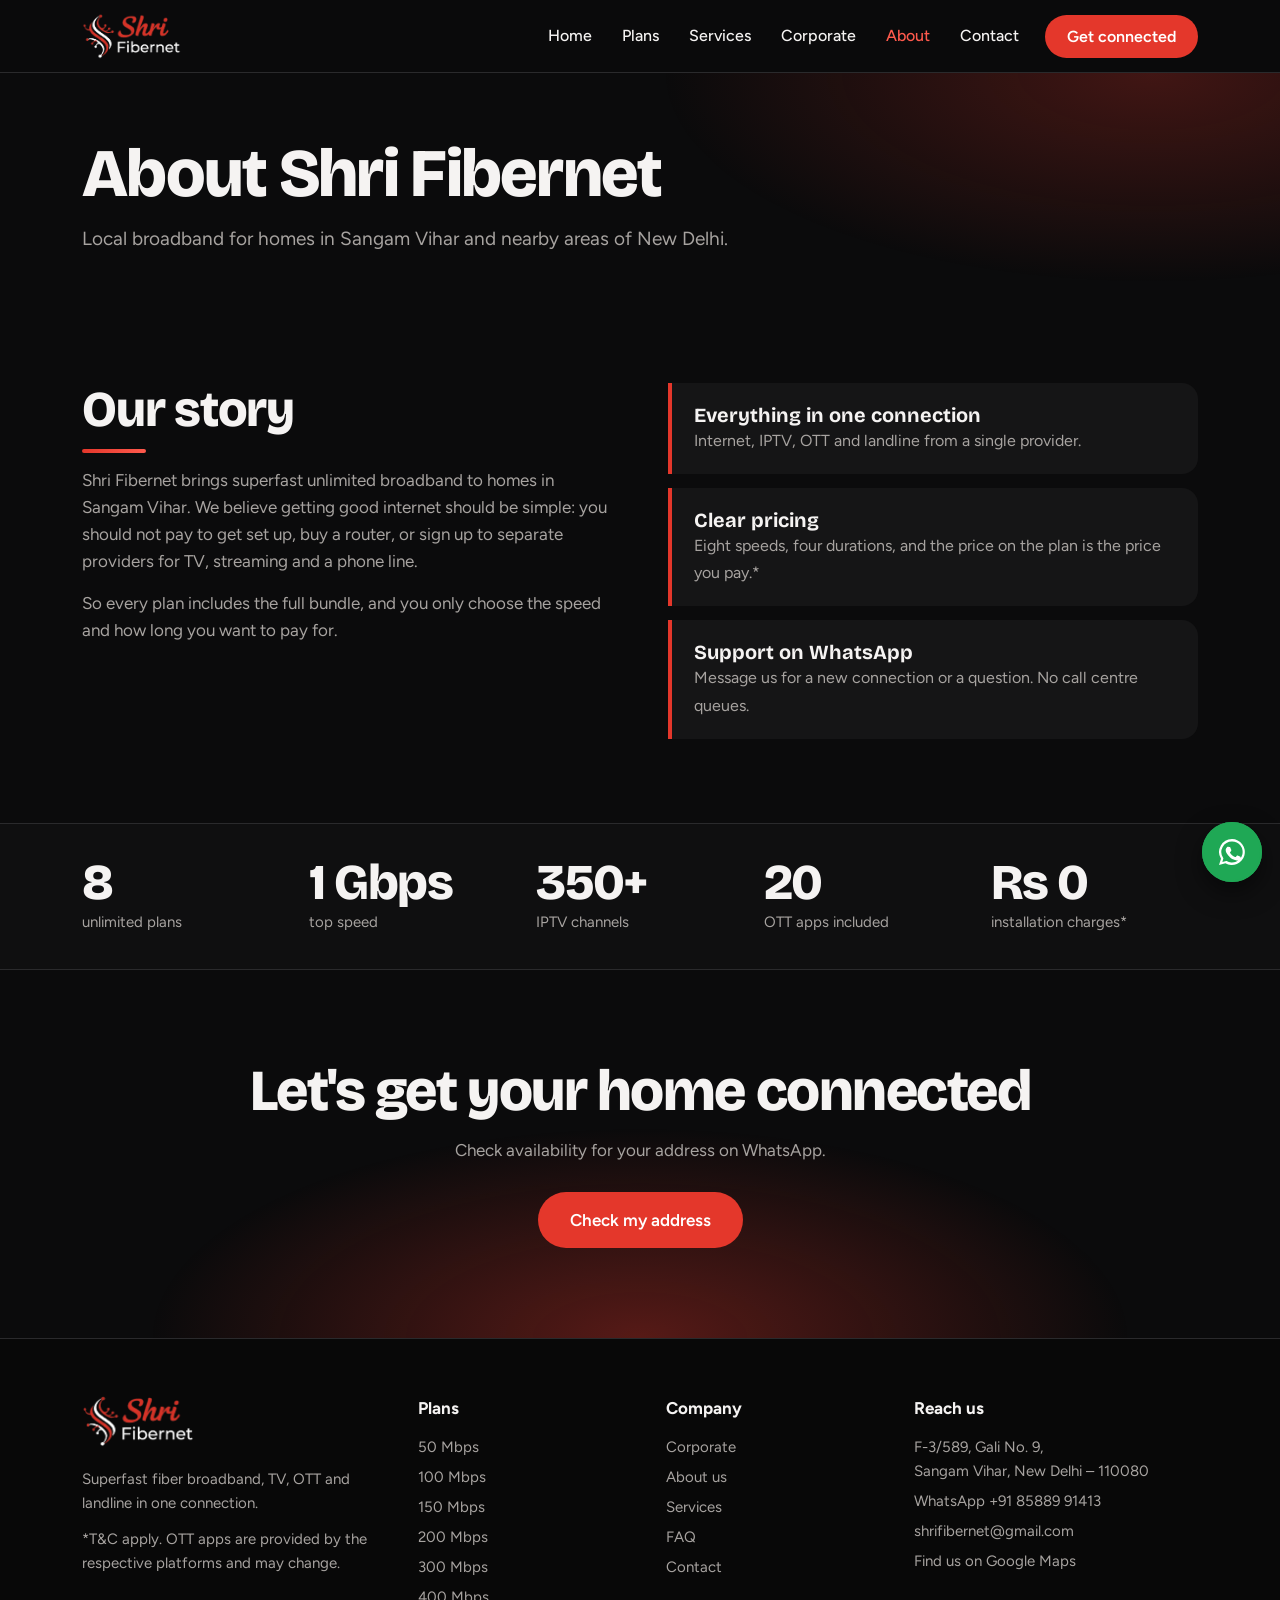
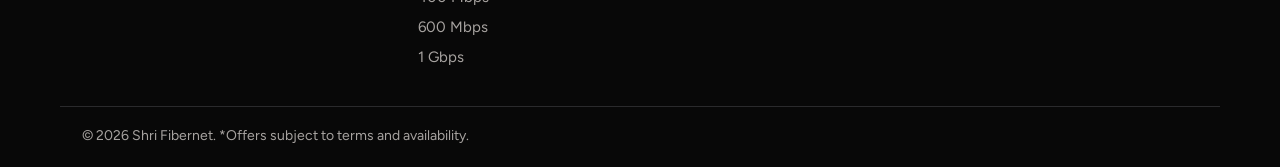
==== commit d86ebfdb: "Remove Internet 101 section; add T&C notes to OTT mentions Co-Authored-By: Claude Sonnet 5.5 <norepl" ====
--- a/about.html
+++ b/about.html
@@ -1,5 +1,5 @@
 <!DOCTYPE html><html lang="en"><head><meta charset="utf-8"><meta name="viewport" content="width=device-width, initial-scale=1">
-<title>About Us – Shri Fibernet, Sangam Vihar Broadband Provider</title><meta name="description" content="Superfast unlimited fiber broadband from 50 Mbps to 1 Gbps in Sangam Vihar, New Delhi, with free installation, router, 20 OTT apps, 350 IPTV channels and a free landline."><link rel="icon" href="logo.png">
+<title>About Us – Shri Fibernet, Sangam Vihar Broadband Provider</title><meta name="description" content="Superfast unlimited fiber broadband from 50 Mbps to 1 Gbps in Sangam Vihar, New Delhi, with free installation, router, 20 OTT apps*, 350 IPTV channels and a free landline."><link rel="icon" href="logo.png">
 <link rel="preconnect" href="https://fonts.googleapis.com"><link rel="preconnect" href="https://fonts.gstatic.com" crossorigin>
 <link href="https://fonts.googleapis.com/css2?family=Bricolage+Grotesque:opsz,wght@12..96,500;12..96,700;12..96,800&family=Figtree:wght@400;500;600&display=swap" rel="stylesheet">
 <link rel="stylesheet" href="style.css"><script>document.documentElement.className="js"</script></head><body><div id="prog"></div>
@@ -7,15 +7,15 @@
 <button class="menu" id="menuBtn" aria-label="Open menu" aria-expanded="false"><span></span></button>
 <nav id="menu"><a href="index.html">Home</a>
 <div class="dd"><a href="plans.html">Plans</a><div class="sub"><a href="plans.html">All plans</a><a href="plans/50-mbps.html">50 Mbps</a><a href="plans/100-mbps.html">100 Mbps</a><a href="plans/150-mbps.html">150 Mbps</a><a href="plans/200-mbps.html">200 Mbps</a><a href="plans/300-mbps.html">300 Mbps</a><a href="plans/400-mbps.html">400 Mbps</a><a href="plans/600-mbps.html">600 Mbps</a><a href="plans/1000-mbps.html">1 Gbps</a></div></div>
-<div class="dd"><a href="services.html">Services</a><div class="sub"><a href="services.html#internet">Fiber internet</a><a href="services.html#tv">IPTV and OTT</a><a href="services.html#landline">Landline</a><a href="services.html#learn">Internet 101</a></div></div>
-<a href="corporate.html">Corporate</a><a href="about.html" class=on>About</a><div class="dd"><a href="contact.html">Contact</a><div class="sub"><a href="contact.html#faq">FAQ</a><a href="contact.html#visit">Find us</a></div></div>
+<div class="dd"><a href="services.html">Services</a><div class="sub"><a href="services.html">All services</a><a href="services.html#internet">Fiber internet</a><a href="services.html#tv">IPTV and OTT</a><a href="services.html#landline">Landline</a></div></div>
+<a href="corporate.html">Corporate</a><a href="about.html" class=on>About</a><div class="dd"><a href="contact.html">Contact</a><div class="sub"><a href="contact.html">Contact us</a><a href="contact.html#faq">FAQ</a><a href="contact.html#visit">Find us</a></div></div>
 <a class="btn btn-red" data-wa="Hi Shri Fibernet, I want a new broadband connection." href="#">Get connected</a></nav></div></header>
 <main><section class="phead"><div class="wrap"><h1>About Shri Fibernet</h1><p>Local broadband for homes in Sangam Vihar and nearby areas of New Delhi.</p></div></section>
 <section class="sec"><div class="wrap two"><div><h2>Our story</h2><p class="sub2">Shri Fibernet brings superfast unlimited broadband to homes in Sangam Vihar. We believe getting good internet should be simple: you should not pay to get set up, buy a router, or sign up to separate providers for TV, streaming and a phone line.</p><p class="sub2">So every plan includes the full bundle, and you only choose the speed and how long you want to pay for.</p></div>
 <div class="vals"><div><b>Everything in one connection</b><span>Internet, IPTV, OTT and landline from a single provider.</span></div><div><b>Clear pricing</b><span>Eight speeds, four durations, and the price on the plan is the price you pay.*</span></div><div><b>Support on WhatsApp</b><span>Message us for a new connection or a question. No call centre queues.</span></div></div></div></section>
 <section class="stats"><div class="wrap"><div><b data-n="8">0</b><span>unlimited plans</span></div><div><b data-n="1" data-s=" Gbps">0</b><span>top speed</span></div><div><b data-n="350" data-s="+">0</b><span>IPTV channels</span></div><div><b data-n="20">0</b><span>OTT apps included</span></div><div><b data-n="0" data-p="Rs ">0</b><span>installation charges*</span></div></div></section>
 <section class="cta"><div class="wrap"><h2>Let's get your home connected</h2><p>Check availability for your address on WhatsApp.</p><a class="btn btn-red big" data-wa="Hi Shri Fibernet, please check if you can connect my address." href="#">Check my address</a></div></section></main>
-<footer><div class="wrap fgrid"><div><img class="flogo" src="logo.png" alt="Shri Fibernet"><p>Superfast fiber broadband, TV, OTT and landline in one connection.</p></div>
+<footer><div class="wrap fgrid"><div><img class="flogo" src="logo.png" alt="Shri Fibernet"><p>Superfast fiber broadband, TV, OTT and landline in one connection.</p><p class="tnc">*T&amp;C apply. OTT apps are provided by the respective platforms and may change.</p></div>
 <div><b>Plans</b><a href="plans/50-mbps.html">50 Mbps</a><a href="plans/100-mbps.html">100 Mbps</a><a href="plans/150-mbps.html">150 Mbps</a><a href="plans/200-mbps.html">200 Mbps</a><a href="plans/300-mbps.html">300 Mbps</a><a href="plans/400-mbps.html">400 Mbps</a><a href="plans/600-mbps.html">600 Mbps</a><a href="plans/1000-mbps.html">1 Gbps</a></div><div><b>Company</b><a href="corporate.html">Corporate</a><a href="about.html">About us</a><a href="services.html">Services</a><a href="contact.html#faq">FAQ</a><a href="contact.html">Contact</a></div>
 <div><b>Reach us</b><span>F-3/589, Gali No. 9,<br>Sangam Vihar, New Delhi – 110080</span><a href="https://wa.me/918588991413" target="_blank" rel="noopener">WhatsApp +91 85889 91413</a><a href="mailto:shrifibernet@gmail.com">shrifibernet@gmail.com</a><a href="https://share.google/VTv1UyxTGNB16fs5G" target="_blank" rel="noopener">Find us on Google Maps</a></div></div>
 <div class="wrap copy">© <span id="yr"></span> Shri Fibernet. *Offers subject to terms and availability.</div></footer>
--- a/style.css
+++ b/style.css
@@ -28,7 +28,7 @@
 .menu span::before,.menu span::after{content:"";position:absolute;left:0}.menu span::before{top:-7px}.menu span::after{top:7px}
 @media(max-width:960px){.menu{display:block}
 nav{display:none;position:absolute;top:72px;left:0;right:0;background:var(--bg);border-bottom:1px solid var(--line);flex-direction:column;align-items:stretch;padding:8px 22px 20px;max-height:80vh;overflow:auto;gap:0}
-nav.open{display:flex}.sub{display:block;position:static;border:0;box-shadow:none;background:none;padding:0 0 6px 14px}
+nav.open{display:flex}.sub{display:none;position:static;border:0;box-shadow:none;background:none;padding:0 0 6px 14px}.dd.open .sub{display:block}.dd:hover .sub,.dd:focus-within .sub{display:none}.dd.open:hover .sub,.dd.open:focus-within .sub{display:block}
 nav .btn{margin:12px 0 0}}
 /* hero */
 .hero{position:relative;overflow:hidden;padding:80px 0 90px;background:radial-gradient(900px 500px at 85% 20%,rgba(228,55,43,.16),transparent 60%),radial-gradient(600px 400px at 0% 100%,rgba(228,55,43,.07),transparent 60%)}
@@ -286,3 +286,5 @@
 .logo img{height:46px}.flogo{height:52px}
 .price.quote{font:800 24px/1.15 var(--head);letter-spacing:-.02em;padding:6px 0 4px}
 .tbl td[colspan]{color:var(--mute)}
+
+.tnc{font-size:12.5px;color:var(--mute);margin-top:14px}
